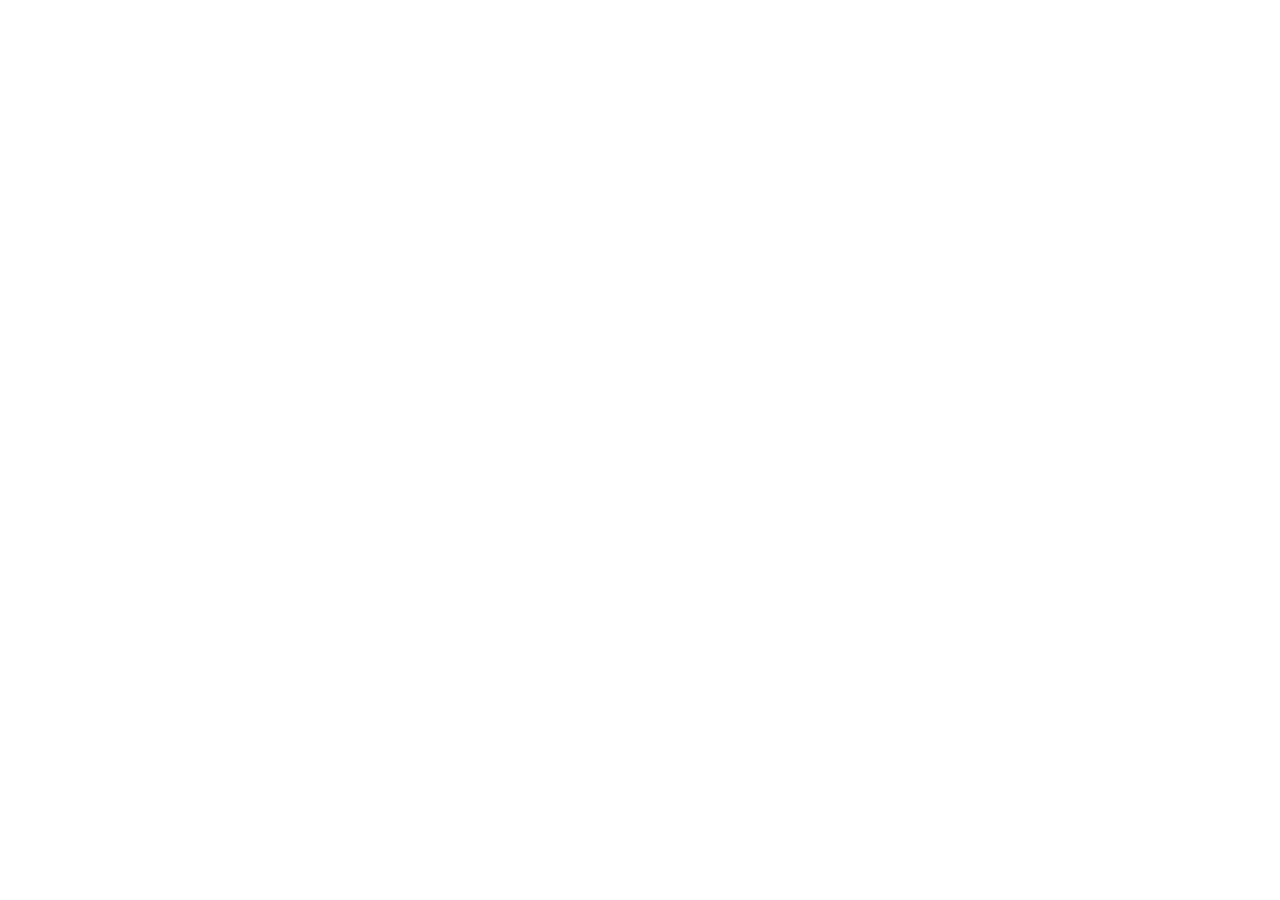
==== index.html @ a776fdb5 "Add files via upload" ====
<!doctype html>
<html lang="es">
<head>
<meta charset="utf-8">
<meta name="viewport" content="width=device-width, initial-scale=1, viewport-fit=cover">
<title>Mi dieta</title>
<link rel="manifest" href="manifest.webmanifest">
<meta name="theme-color" content="#f6f1e6">
<link rel="icon" href="icons/icon-192.png">
<link rel="apple-touch-icon" href="icons/icon-192.png">
<link rel="stylesheet" href="css/app.css?v=0.21">
<!-- Versionado: al cambiar V se obliga al navegador a recargar todos los módulos (evita ver una versión vieja). -->
<script type="importmap">{"imports": {
    "./js/store.js": "./js/store.js?v=0.21",
    "./js/util.js": "./js/util.js?v=0.21",
    "./js/semilla.js": "./js/semilla.js?v=0.21",
    "./js/producto.js": "./js/producto.js?v=0.21",
    "./js/medicinas.js": "./js/medicinas.js?v=0.21",
    "./js/escaner.js": "./js/escaner.js?v=0.21",
    "./js/ui.js": "./js/ui.js?v=0.21",
    "./js/vistas/comidas.js": "./js/vistas/comidas.js?v=0.21",
    "./js/generador.js": "./js/generador.js?v=0.21",
    "./js/nutri_generica.js": "./js/nutri_generica.js?v=0.21",
    "./js/recetas_semilla.js": "./js/recetas_semilla.js?v=0.21",
    "./js/vistas/recetas.js": "./js/vistas/recetas.js?v=0.21",
    "./js/ics.js": "./js/ics.js?v=0.21",
    "./js/avisos.js": "./js/avisos.js?v=0.21",
    "./js/ayuda.js": "./js/ayuda.js?v=0.21",
    "./js/gasto.js": "./js/gasto.js?v=0.21",
    "./js/vistas/plan.js": "./js/vistas/plan.js?v=0.21",
    "./js/vistas/ejercicio.js": "./js/vistas/ejercicio.js?v=0.21",
    "./js/vistas/hoy.js": "./js/vistas/hoy.js?v=0.21",
    "./js/vistas/menu.js": "./js/vistas/menu.js?v=0.21",
    "./js/vistas/nevera.js": "./js/vistas/nevera.js?v=0.21",
    "./js/catalogo_semilla.js": "./js/catalogo_semilla.js?v=0.21",
    "./js/vistas/catalogo.js": "./js/vistas/catalogo.js?v=0.21",
    "./js/vistas/medicinas.js": "./js/vistas/medicinas.js?v=0.21",
    "./js/salud_semilla.js": "./js/salud_semilla.js?v=0.21",
    "./js/vistas/salud.js": "./js/vistas/salud.js?v=0.21",
    "./js/compra_semilla.js": "./js/compra_semilla.js?v=0.21",
    "./js/vistas/compra.js": "./js/vistas/compra.js?v=0.21",
    "./js/vistas/mas.js": "./js/vistas/mas.js?v=0.21"
}}</script>
</head>
<body data-version="0.21">
<div id="telefono">
  <main id="vista" aria-live="polite"></main>
  <nav id="tabs" aria-label="Secciones"></nav>
  <div id="hoja" hidden></div>
  <div id="aviso" role="status" hidden></div>
</div>
<script type="module" src="js/main.js?v=0.21"></script>
</body>
</html>
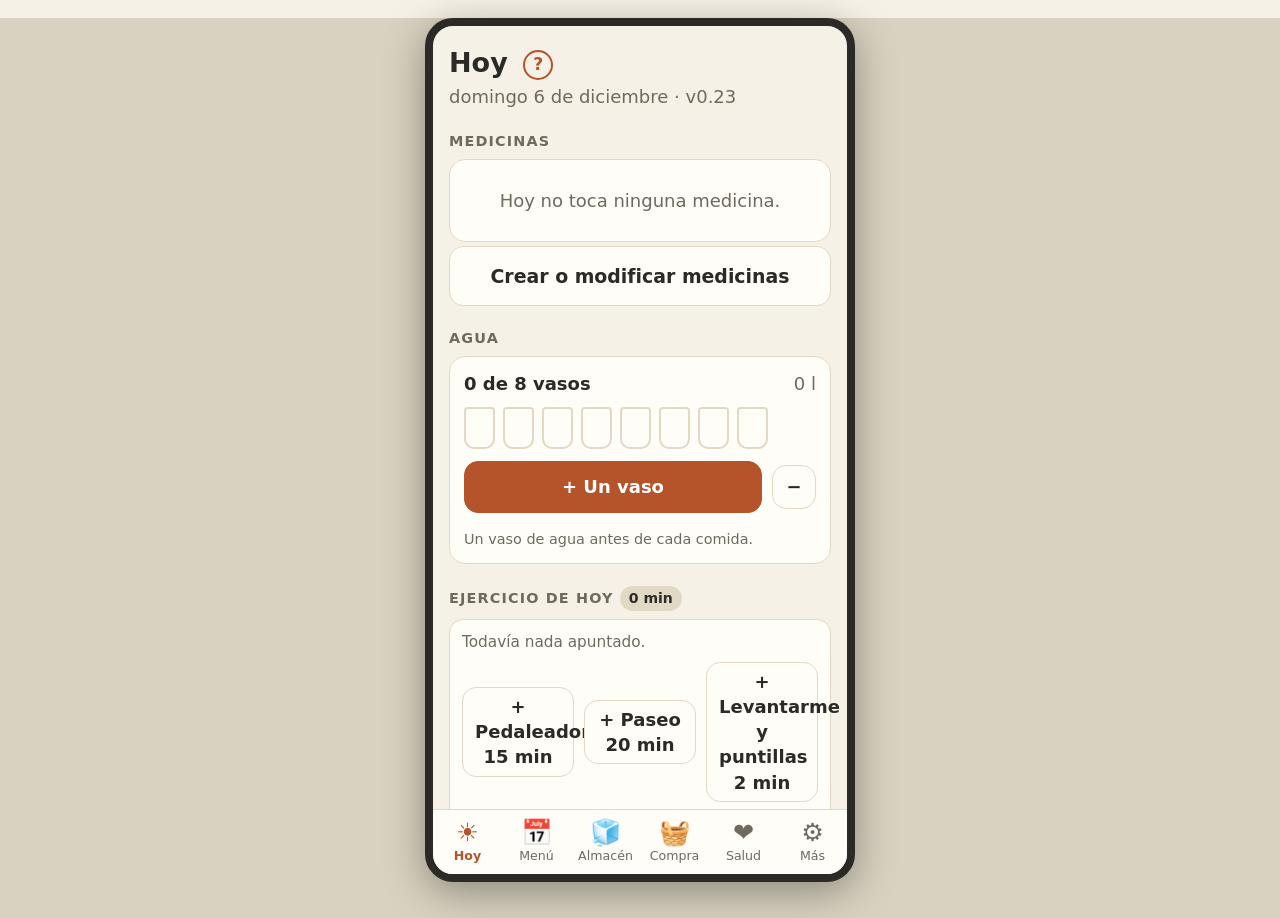
==== commit e94bc496: "Update index.html" ====
--- a/index.html
+++ b/index.html
@@ -8,47 +8,48 @@
 <meta name="theme-color" content="#f6f1e6">
 <link rel="icon" href="icons/icon-192.png">
 <link rel="apple-touch-icon" href="icons/icon-192.png">
-<link rel="stylesheet" href="css/app.css?v=0.21">
+<link rel="stylesheet" href="css/app.css?v=0.23">
 <!-- Versionado: al cambiar V se obliga al navegador a recargar todos los módulos (evita ver una versión vieja). -->
 <script type="importmap">{"imports": {
-    "./js/store.js": "./js/store.js?v=0.21",
-    "./js/util.js": "./js/util.js?v=0.21",
-    "./js/semilla.js": "./js/semilla.js?v=0.21",
-    "./js/producto.js": "./js/producto.js?v=0.21",
-    "./js/medicinas.js": "./js/medicinas.js?v=0.21",
-    "./js/escaner.js": "./js/escaner.js?v=0.21",
-    "./js/ui.js": "./js/ui.js?v=0.21",
-    "./js/vistas/comidas.js": "./js/vistas/comidas.js?v=0.21",
-    "./js/generador.js": "./js/generador.js?v=0.21",
-    "./js/nutri_generica.js": "./js/nutri_generica.js?v=0.21",
-    "./js/recetas_semilla.js": "./js/recetas_semilla.js?v=0.21",
-    "./js/vistas/recetas.js": "./js/vistas/recetas.js?v=0.21",
-    "./js/ics.js": "./js/ics.js?v=0.21",
-    "./js/avisos.js": "./js/avisos.js?v=0.21",
-    "./js/ayuda.js": "./js/ayuda.js?v=0.21",
-    "./js/gasto.js": "./js/gasto.js?v=0.21",
-    "./js/vistas/plan.js": "./js/vistas/plan.js?v=0.21",
-    "./js/vistas/ejercicio.js": "./js/vistas/ejercicio.js?v=0.21",
-    "./js/vistas/hoy.js": "./js/vistas/hoy.js?v=0.21",
-    "./js/vistas/menu.js": "./js/vistas/menu.js?v=0.21",
-    "./js/vistas/nevera.js": "./js/vistas/nevera.js?v=0.21",
-    "./js/catalogo_semilla.js": "./js/catalogo_semilla.js?v=0.21",
-    "./js/vistas/catalogo.js": "./js/vistas/catalogo.js?v=0.21",
-    "./js/vistas/medicinas.js": "./js/vistas/medicinas.js?v=0.21",
-    "./js/salud_semilla.js": "./js/salud_semilla.js?v=0.21",
-    "./js/vistas/salud.js": "./js/vistas/salud.js?v=0.21",
-    "./js/compra_semilla.js": "./js/compra_semilla.js?v=0.21",
-    "./js/vistas/compra.js": "./js/vistas/compra.js?v=0.21",
-    "./js/vistas/mas.js": "./js/vistas/mas.js?v=0.21"
+    "./js/store.js": "./js/store.js?v=0.23",
+    "./js/util.js": "./js/util.js?v=0.23",
+    "./js/semilla.js": "./js/semilla.js?v=0.23",
+    "./js/producto.js": "./js/producto.js?v=0.23",
+    "./js/medicinas.js": "./js/medicinas.js?v=0.23",
+    "./js/escaner.js": "./js/escaner.js?v=0.23",
+    "./js/ui.js": "./js/ui.js?v=0.23",
+    "./js/vistas/comidas.js": "./js/vistas/comidas.js?v=0.23",
+    "./js/generador.js": "./js/generador.js?v=0.23",
+    "./js/nutri_generica.js": "./js/nutri_generica.js?v=0.23",
+    "./js/recetas_semilla.js": "./js/recetas_semilla.js?v=0.23",
+    "./js/vistas/recetas.js": "./js/vistas/recetas.js?v=0.23",
+    "./js/ics.js": "./js/ics.js?v=0.23",
+    "./js/avisos.js": "./js/avisos.js?v=0.23",
+    "./js/ayuda.js": "./js/ayuda.js?v=0.23",
+    "./js/gasto.js": "./js/gasto.js?v=0.23",
+    "./js/vistas/plan.js": "./js/vistas/plan.js?v=0.23",
+    "./js/vistas/ejercicio.js": "./js/vistas/ejercicio.js?v=0.23",
+    "./js/vistas/hoy.js": "./js/vistas/hoy.js?v=0.23",
+    "./js/vistas/menu.js": "./js/vistas/menu.js?v=0.23",
+    "./js/vistas/nevera.js": "./js/vistas/nevera.js?v=0.23",
+    "./js/catalogo_semilla.js": "./js/catalogo_semilla.js?v=0.23",
+    "./js/vistas/catalogo.js": "./js/vistas/catalogo.js?v=0.23",
+    "./js/vistas/medicinas.js": "./js/vistas/medicinas.js?v=0.23",
+    "./js/salud_semilla.js": "./js/salud_semilla.js?v=0.23",
+    "./js/vistas/salud.js": "./js/vistas/salud.js?v=0.23",
+    "./js/compra_semilla.js": "./js/compra_semilla.js?v=0.23",
+    "./js/vistas/compra.js": "./js/vistas/compra.js?v=0.23",
+    "./js/vistas/avisos.js": "./js/vistas/avisos.js?v=0.23",
+    "./js/vistas/mas.js": "./js/vistas/mas.js?v=0.23"
 }}</script>
 </head>
-<body data-version="0.21">
+<body data-version="0.23">
 <div id="telefono">
   <main id="vista" aria-live="polite"></main>
   <nav id="tabs" aria-label="Secciones"></nav>
   <div id="hoja" hidden></div>
   <div id="aviso" role="status" hidden></div>
 </div>
-<script type="module" src="js/main.js?v=0.21"></script>
+<script type="module" src="js/main.js?v=0.23"></script>
 </body>
 </html>
--- a/css/app.css
+++ b/css/app.css
@@ -0,0 +1,102 @@
+/* Tema crema de día y oscuro; letra grande y ajustable (acordado con Gabriel). */
+:root {
+  --bg: #f6f1e6; --card: #fffdf8; --ink: #2b2a26; --muted: #6f6a5e; --line: #e2d9c5;
+  --accent: #b5532a; --accent-ink: #fff; --ok: #3d7a4f; --ok-soft: #e1efe4;
+  --warn: #a8700a; --warn-soft: #f8ecd0; --bad: #b3261e; --bad-soft: #f8dedb;
+  --base: 18px;
+  color-scheme: light;
+}
+@media (prefers-color-scheme: dark) {
+  :root:not([data-tema="claro"]) {
+    --bg: #171613; --card: #211f1b; --ink: #ece7da; --muted: #a39d8d; --line: #37342c;
+    --accent: #e07a4a; --accent-ink: #1a1308; --ok: #7fc593; --ok-soft: #1f3326;
+    --warn: #e2b04a; --warn-soft: #3a2f14; --bad: #f08a80; --bad-soft: #3d1f1c; color-scheme: dark;
+  }
+}
+:root[data-tema="oscuro"] {
+  --bg: #171613; --card: #211f1b; --ink: #ece7da; --muted: #a39d8d; --line: #37342c;
+  --accent: #e07a4a; --accent-ink: #1a1308; --ok: #7fc593; --ok-soft: #1f3326;
+  --warn: #e2b04a; --warn-soft: #3a2f14; --bad: #f08a80; --bad-soft: #3d1f1c; color-scheme: dark;
+}
+:root[data-fuente="grande"] { --base: 20px; }
+:root[data-fuente="enorme"] { --base: 23px; }
+
+* { box-sizing: border-box; }
+html, body { margin: 0; height: 100%; background: var(--bg); color: var(--ink);
+  font: var(--base)/1.4 system-ui, -apple-system, "Segoe UI", Roboto, sans-serif; }
+button, input, select, textarea { font: inherit; color: inherit; }
+button { cursor: pointer; }
+:focus-visible { outline: 3px solid var(--accent); outline-offset: 2px; }
+
+/* En pantalla ancha (portátil) se ve como un móvil centrado. */
+#telefono { position: relative; display: flex; flex-direction: column; height: 100dvh; max-width: 430px; margin: 0 auto;
+  background: var(--bg); overflow: hidden; }
+@media (min-width: 700px) {
+  body { background: #d9d2c0; }
+  @media (prefers-color-scheme: dark) { :root:not([data-tema="claro"]) body { background: #0c0b09; } }
+  :root[data-tema="oscuro"] body { background: #0c0b09; }
+  #telefono { height: min(900px, 96dvh); margin-top: 2dvh; border-radius: 28px; border: 8px solid #2b2a26;
+    box-shadow: 0 10px 40px rgba(0,0,0,.35); }
+}
+
+#vista { flex: 1; overflow-y: auto; padding: 18px 16px 24px; padding-top: max(18px, env(safe-area-inset-top)); }
+h1 { font-size: 1.5rem; margin: 0 0 2px; font-weight: 700; }
+h2 { font-size: .8rem; text-transform: uppercase; letter-spacing: .08em; color: var(--muted); margin: 22px 0 8px; font-weight: 700; }
+.sub { color: var(--muted); margin: 0 0 14px; }
+
+.card { background: var(--card); border: 1px solid var(--line); border-radius: 16px; padding: 14px; margin-bottom: 12px; }
+.fila { display: flex; align-items: center; gap: 10px; }
+.fila.sep { justify-content: space-between; }
+.grow { flex: 1; min-width: 0; }
+
+.btn { min-height: 52px; padding: 10px 16px; border-radius: 14px; border: 1px solid var(--line); background: var(--card); font-weight: 600; }
+.btn.main { background: var(--accent); color: var(--accent-ink); border-color: var(--accent); }
+.btn.ok { background: var(--ok); color: var(--accent-ink); border-color: var(--ok); }
+.btn.peligro { color: var(--bad); border-color: var(--bad); }
+.btn.grande { width: 100%; min-height: 60px; font-size: 1.05rem; }
+.btn.mini { min-height: 44px; min-width: 44px; padding: 6px 12px; }
+
+.estado-ok { background: var(--ok-soft); border-color: var(--ok); }
+.chip { display: inline-block; font-size: .78rem; font-weight: 700; padding: 3px 9px; border-radius: 999px; background: var(--line); color: var(--ink); }
+.chip.warn { background: var(--warn-soft); color: var(--warn); }
+.chip.bad { background: var(--bad-soft); color: var(--bad); }
+.chip.ok { background: var(--ok-soft); color: var(--ok); }
+
+.vasos { display: flex; flex-wrap: wrap; gap: 8px; margin: 10px 0 12px; }
+.vaso { width: 31px; height: 42px; border: 2px solid var(--line); border-radius: 4px 4px 10px 10px; background: transparent; padding: 0; }
+.vaso.lleno { background: #6fb4d6; border-color: #3f8fb8; }
+
+.item { display: flex; align-items: center; gap: 10px; width: 100%; text-align: left; background: var(--card);
+  border: 1px solid var(--line); border-radius: 14px; padding: 12px; margin-bottom: 8px; }
+.item .nom { font-weight: 650; overflow-wrap: anywhere; }
+.item .det { color: var(--muted); font-size: .85rem; }
+.item.alerta { border-color: var(--warn); }
+.item.caducado { border-color: var(--bad); }
+
+.filtros { display: flex; gap: 8px; flex-wrap: wrap; margin: 6px 0 12px; }
+.filtro { min-height: 44px; padding: 6px 14px; border-radius: 999px; border: 1px solid var(--line); background: transparent; color: var(--muted); }
+.filtro[aria-pressed="true"] { background: var(--accent); color: var(--accent-ink); border-color: var(--accent); }
+
+#tabs { display: flex; border-top: 1px solid var(--line); background: var(--card); padding-bottom: env(safe-area-inset-bottom); }
+#tabs button { flex: 1; min-width: 0; min-height: 64px; background: none; border: 0; color: var(--muted); font-size: .7rem; display: flex; flex-direction: column;
+  align-items: center; justify-content: center; gap: 2px; }
+#tabs button .ico { font-size: 1.4rem; line-height: 1; }
+#tabs button[aria-current="page"] { color: var(--accent); font-weight: 700; }
+
+.fab { margin-top: 14px; }
+
+#hoja { position: absolute; inset: 0; background: rgba(0,0,0,.45); display: flex; align-items: flex-end; z-index: 10; }
+#hoja[hidden] { display: none; }
+#hoja .panel { width: 100%; max-height: 92%; overflow-y: auto; background: var(--bg); border-radius: 22px 22px 0 0; padding: 18px 16px 22px; }
+.campo { display: block; margin-bottom: 12px; }
+.campo span { display: block; font-size: .8rem; color: var(--muted); font-weight: 700; margin-bottom: 4px; }
+.campo input, .campo select, .campo textarea { width: 100%; min-height: 50px; padding: 8px 12px; border-radius: 12px; border: 1px solid var(--line); background: var(--card); }
+.dos { display: grid; grid-template-columns: 1fr 1fr; gap: 10px; }
+
+#aviso { position: absolute; left: 12px; right: 12px; bottom: 80px; background: var(--ink); color: var(--bg); padding: 12px 16px; border-radius: 12px; z-index: 20; text-align: center; }
+#aviso[hidden] { display: none; }
+.vacio { color: var(--muted); text-align: center; padding: 28px 8px; }
+.nota-pie { color: var(--muted); font-size: .8rem; margin-top: 16px; }
+
+.ayuda-btn { width: 30px; height: 30px; border-radius: 50%; border: 2px solid var(--accent); background: transparent; color: var(--accent); font-weight: 700; font-size: .95rem; vertical-align: middle; margin-left: 6px; padding: 0; line-height: 1; }
+#hoja .panel h2 { margin-top: 14px; }
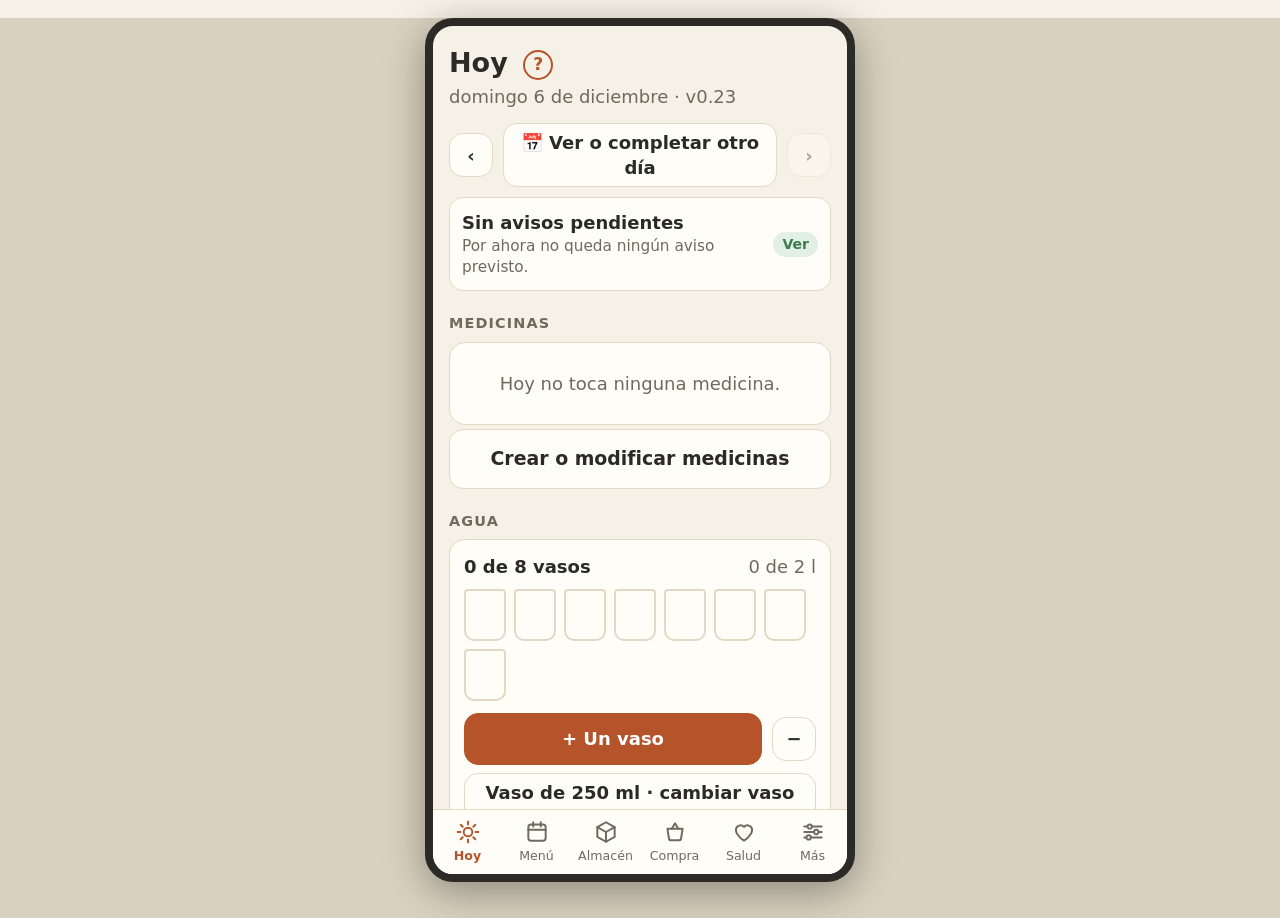
==== commit 3533eea8: "Add files via upload" ====
--- a/index.html
+++ b/index.html
@@ -24,6 +24,7 @@
     "./js/recetas_semilla.js": "./js/recetas_semilla.js?v=0.23",
     "./js/vistas/recetas.js": "./js/vistas/recetas.js?v=0.23",
     "./js/ics.js": "./js/ics.js?v=0.23",
+    "./js/ia.js": "./js/ia.js?v=0.23",
     "./js/avisos.js": "./js/avisos.js?v=0.23",
     "./js/ayuda.js": "./js/ayuda.js?v=0.23",
     "./js/gasto.js": "./js/gasto.js?v=0.23",
--- a/css/app.css
+++ b/css/app.css
@@ -56,7 +56,6 @@
 .btn.grande { width: 100%; min-height: 60px; font-size: 1.05rem; }
 .btn.mini { min-height: 44px; min-width: 44px; padding: 6px 12px; }
 
-.estado-ok { background: var(--ok-soft); border-color: var(--ok); }
 .chip { display: inline-block; font-size: .78rem; font-weight: 700; padding: 3px 9px; border-radius: 999px; background: var(--line); color: var(--ink); }
 .chip.warn { background: var(--warn-soft); color: var(--warn); }
 .chip.bad { background: var(--bad-soft); color: var(--bad); }
@@ -83,7 +82,6 @@
 #tabs button .ico { font-size: 1.4rem; line-height: 1; }
 #tabs button[aria-current="page"] { color: var(--accent); font-weight: 700; }
 
-.fab { margin-top: 14px; }
 
 #hoja { position: absolute; inset: 0; background: rgba(0,0,0,.45); display: flex; align-items: flex-end; z-index: 10; }
 #hoja[hidden] { display: none; }
@@ -100,3 +98,20 @@
 
 .ayuda-btn { width: 30px; height: 30px; border-radius: 50%; border: 2px solid var(--accent); background: transparent; color: var(--accent); font-weight: 700; font-size: .95rem; vertical-align: middle; margin-left: 6px; padding: 0; line-height: 1; }
 #hoja .panel h2 { margin-top: 14px; }
+
+#hoja .cerrar-hoja { float: right; width: 44px; height: 44px; margin: -8px -6px 4px 8px; border-radius: 50%; border: 1px solid var(--line); background: var(--card); color: inherit; font-size: 1.05rem; cursor: pointer; }
+.volver { align-self: flex-start; }
+
+/* Unificación: pilas de botones, aviso con «Deshacer», áreas táctiles de al menos 44 px */
+.pila { display: flex; flex-direction: column; gap: 8px; }
+.pila .btn { width: 100%; }
+#aviso .btn.mini { min-height: 36px; min-width: 0; margin-left: 8px; padding: 4px 12px; background: var(--bg); color: var(--ink); }
+.vaso { width: 42px; height: 52px; }
+.ayuda-btn { position: relative; }
+.ayuda-btn::after { content: ''; position: absolute; inset: -8px; }
+#tabs button .ico svg { display: block; }
+#tabs button .ico { height: 26px; }
+
+/* Pantallas secundarias (Recetario, Avisos, Medicinas, Catálogo): se cierran con la misma ✕ redonda que las ventanas */
+.cab-cerrar { display: flex; justify-content: flex-end; margin: -6px 0 4px; }
+.cab-cerrar .cerrar-hoja { width: 44px; height: 44px; border-radius: 50%; border: 1px solid var(--line); background: var(--card); color: inherit; font-size: 1.05rem; cursor: pointer; }
